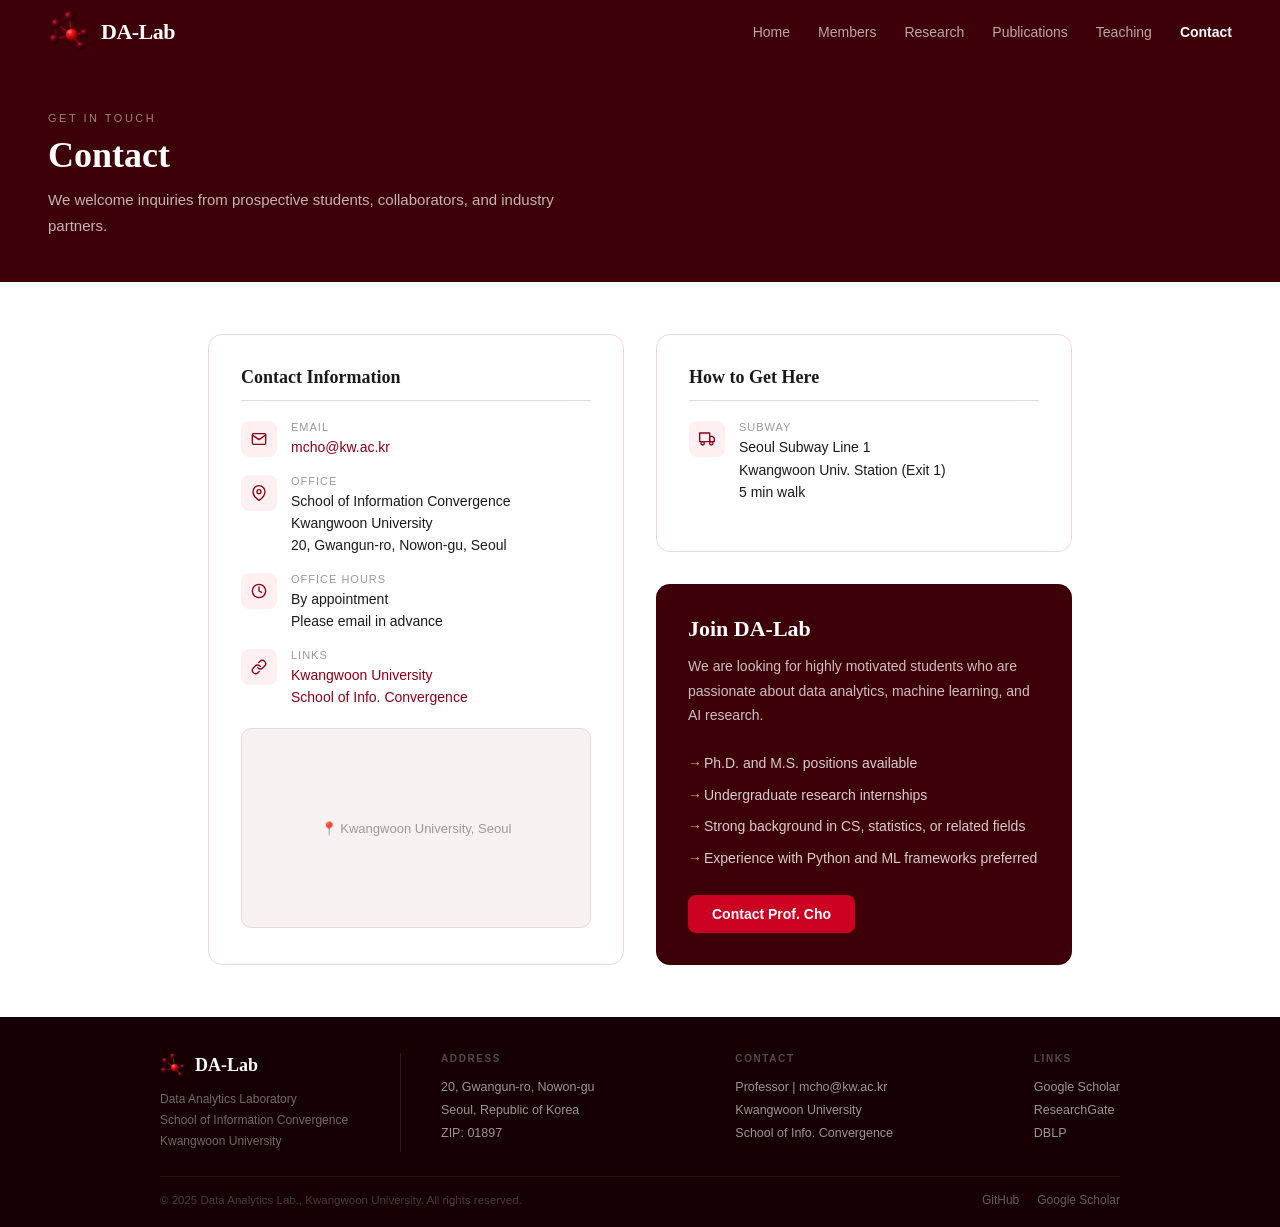
==== contact.html @ c63eb374 "Add files via upload" ====
<!DOCTYPE html>
<html lang="en">
<head>
  <meta charset="UTF-8">
  <meta name="viewport" content="width=device-width, initial-scale=1.0">
  <title>Contact · DA-Lab</title>
  <link rel="stylesheet" href="style.css">
  <style>
    .contact-section { padding: 52px 0; }
    .contact-grid { display: grid; grid-template-columns: 1fr 1fr; gap: 32px; }

    .contact-card { background: #fff; border: 1px solid var(--border); border-radius: 14px; padding: 32px; }
    .contact-card h2 { font-size: 18px; font-weight: 700; color: var(--text-primary); margin-bottom: 20px; font-family: Georgia, serif; padding-bottom: 12px; border-bottom: 1px solid var(--border); }

    .info-row { display: flex; gap: 14px; margin-bottom: 16px; align-items: flex-start; }
    .info-icon { width: 36px; height: 36px; border-radius: 8px; background: var(--red-light); display: flex; align-items: center; justify-content: center; flex-shrink: 0; }
    .info-icon svg { width: 16px; height: 16px; stroke: var(--red-mid); }
    .info-label { font-size: 11px; color: var(--text-muted); text-transform: uppercase; letter-spacing: 1px; margin-bottom: 3px; }
    .info-value { font-size: 14px; color: var(--text-primary); line-height: 1.6; }
    .info-value a { color: var(--red-mid); }

    .map-placeholder { background: var(--bg-light); border-radius: 10px; height: 200px; display: flex; align-items: center; justify-content: center; margin-top: 20px; border: 1px solid var(--border); }
    .map-placeholder p { font-size: 13px; color: var(--text-muted); }

    .recruit-box { background: var(--red-dark); border-radius: 14px; padding: 32px; color: #fff; margin-top: 32px; }
    .recruit-box h2 { font-size: 22px; font-weight: 700; font-family: Georgia, serif; margin-bottom: 12px; }
    .recruit-box p { font-size: 14px; color: rgba(255,255,255,0.75); line-height: 1.75; margin-bottom: 20px; }
    .recruit-box ul { list-style: none; margin-bottom: 20px; }
    .recruit-box ul li { font-size: 14px; color: rgba(255,255,255,0.8); padding: 5px 0; padding-left: 16px; position: relative; line-height: 1.55; }
    .recruit-box ul li::before { content: '→'; position: absolute; left: 0; color: #FF9090; }
    .recruit-btn { display: inline-block; background: #CC0020; color: #fff; padding: 11px 24px; border-radius: 8px; font-size: 14px; font-weight: 600; transition: background 0.2s; }
    .recruit-btn:hover { background: #FF1515; }

    @media (max-width: 768px) { .contact-grid { grid-template-columns: 1fr; } }
  </style>
</head>
<body>
<nav></nav>

<div class="page-header">
  <div class="label">Get in Touch</div>
  <h1>Contact</h1>
  <p>We welcome inquiries from prospective students, collaborators, and industry partners.</p>
</div>

<main>
  <div class="contact-section">
    <div class="container">
      <div class="contact-grid">

        <!-- Contact Info -->
        <div class="contact-card">
          <h2>Contact Information</h2>

          <div class="info-row">
            <div class="info-icon">
              <svg viewBox="0 0 24 24" fill="none" stroke-width="2" stroke-linecap="round" stroke-linejoin="round"><path d="M4 4h16c1.1 0 2 .9 2 2v12c0 1.1-.9 2-2 2H4c-1.1 0-2-.9-2-2V6c0-1.1.9-2 2-2z"/><polyline points="22,6 12,13 2,6"/></svg>
            </div>
            <div>
              <div class="info-label">Email</div>
              <div class="info-value"><a href="mailto:mcho@kw.ac.kr">mcho@kw.ac.kr</a></div>
            </div>
          </div>

          <div class="info-row">
            <div class="info-icon">
              <svg viewBox="0 0 24 24" fill="none" stroke-width="2" stroke-linecap="round" stroke-linejoin="round"><path d="M21 10c0 7-9 13-9 13s-9-6-9-13a9 9 0 0 1 18 0z"/><circle cx="12" cy="10" r="3"/></svg>
            </div>
            <div>
              <div class="info-label">Office</div>
              <div class="info-value">School of Information Convergence<br>Kwangwoon University<br>20, Gwangun-ro, Nowon-gu, Seoul</div>
            </div>
          </div>

          <div class="info-row">
            <div class="info-icon">
              <svg viewBox="0 0 24 24" fill="none" stroke-width="2" stroke-linecap="round" stroke-linejoin="round"><circle cx="12" cy="12" r="10"/><polyline points="12 6 12 12 16 14"/></svg>
            </div>
            <div>
              <div class="info-label">Office Hours</div>
              <div class="info-value">By appointment<br>Please email in advance</div>
            </div>
          </div>

          <div class="info-row">
            <div class="info-icon">
              <svg viewBox="0 0 24 24" fill="none" stroke-width="2" stroke-linecap="round" stroke-linejoin="round"><path d="M10 13a5 5 0 0 0 7.54.54l3-3a5 5 0 0 0-7.07-7.07l-1.72 1.71"/><path d="M14 11a5 5 0 0 0-7.54-.54l-3 3a5 5 0 0 0 7.07 7.07l1.71-1.71"/></svg>
            </div>
            <div>
              <div class="info-label">Links</div>
              <div class="info-value">
                <a href="http://kw.ac.kr" target="_blank">Kwangwoon University</a><br>
                <a href="http://ic.kw.ac.kr" target="_blank">School of Info. Convergence</a>
              </div>
            </div>
          </div>

          <div class="map-placeholder">
            <p>📍 Kwangwoon University, Seoul</p>
          </div>
        </div>

        <!-- Directions -->
        <div>
          <div class="contact-card">
            <h2>How to Get Here</h2>
            <div class="info-row">
              <div class="info-icon">
                <svg viewBox="0 0 24 24" fill="none" stroke-width="2" stroke-linecap="round" stroke-linejoin="round"><rect x="1" y="3" width="15" height="13"/><polygon points="16 8 20 8 23 11 23 16 16 16 16 8"/><circle cx="5.5" cy="18.5" r="2.5"/><circle cx="18.5" cy="18.5" r="2.5"/></svg>
              </div>
              <div>
                <div class="info-label">Subway</div>
                <div class="info-value">Seoul Subway Line 1<br>Kwangwoon Univ. Station (Exit 1)<br>5 min walk</div>
              </div>
            </div>
          </div>

          <!-- Recruiting Box -->
          <div class="recruit-box">
            <h2>Join DA-Lab</h2>
            <p>We are looking for highly motivated students who are passionate about data analytics, machine learning, and AI research.</p>
            <ul>
              <li>Ph.D. and M.S. positions available</li>
              <li>Undergraduate research internships</li>
              <li>Strong background in CS, statistics, or related fields</li>
              <li>Experience with Python and ML frameworks preferred</li>
            </ul>
            <a href="mailto:mcho@kw.ac.kr" class="recruit-btn">Contact Prof. Cho</a>
          </div>
        </div>

      </div>
    </div>
  </div>
</main>

<footer></footer>
<script src="shared.js"></script>
<script>injectNav('Contact'); injectFooter();</script>
</body>
</html>
---- style.css ----
/* ===== DA-Lab Global Styles ===== */
*, *::before, *::after { box-sizing: border-box; margin: 0; padding: 0; }

:root {
  --red-dark:   #3E0008;
  --red-mid:    #8B0018;
  --red-bright: #CC0020;
  --red-light:  #FEF0F0;
  --red-tint:   #F9F3F3;
  --border:     #EBD8D8;
  --text-primary:   #1A1A1A;
  --text-secondary: #555;
  --text-muted:     #999;
  --bg-white: #ffffff;
  --bg-light: #F7F1F1;
}

body {
  font-family: 'Segoe UI', 'Helvetica Neue', Arial, sans-serif;
  color: var(--text-primary);
  background: var(--bg-white);
  min-height: 100vh;
  display: flex;
  flex-direction: column;
}

a { text-decoration: none; color: inherit; }
img { max-width: 100%; }

/* ===== NAV ===== */
nav {
  background: var(--red-dark);
  height: 64px;
  display: flex;
  align-items: center;
  padding: 0 48px;
  justify-content: space-between;
  position: sticky;
  top: 0;
  z-index: 100;
}

.nav-logo {
  display: flex;
  align-items: center;
  gap: 11px;
}

.nav-logo-text {
  font-size: 22px;
  font-weight: 700;
  color: #fff;
  letter-spacing: -0.5px;
  font-family: Georgia, serif;
}

.nav-links {
  display: flex;
  gap: 28px;
}

.nav-links a {
  font-size: 14px;
  color: rgba(255,255,255,0.65);
  transition: color 0.2s;
}

.nav-links a:hover { color: #fff; }
.nav-links a.active { color: #fff; font-weight: 600; }

/* ===== PAGE HEADER ===== */
.page-header {
  background: var(--red-dark);
  padding: 48px 48px 44px;
  color: #fff;
}

.page-header .label {
  font-size: 11px;
  letter-spacing: 2.5px;
  text-transform: uppercase;
  color: rgba(255,255,255,0.5);
  margin-bottom: 10px;
}

.page-header h1 {
  font-size: 36px;
  font-weight: 700;
  font-family: Georgia, serif;
  line-height: 1.2;
}

.page-header p {
  font-size: 15px;
  color: rgba(255,255,255,0.7);
  margin-top: 10px;
  max-width: 560px;
  line-height: 1.7;
}

/* ===== MAIN CONTENT ===== */
main { flex: 1; }

.container {
  max-width: 960px;
  margin: 0 auto;
  padding: 0 48px;
}

/* ===== SECTION DIVIDER ===== */
.section-label {
  font-size: 11px;
  letter-spacing: 2.5px;
  text-transform: uppercase;
  color: var(--text-muted);
  padding-bottom: 12px;
  border-bottom: 1px solid var(--border);
  margin-bottom: 28px;
}

/* ===== FOOTER ===== */
footer {
  background: #160003;
  padding: 36px 48px 20px;
  margin-top: auto;
}

.footer-inner {
  max-width: 960px;
  margin: 0 auto;
  display: flex;
  gap: 0;
  margin-bottom: 24px;
}

.footer-brand { flex: 0 0 200px; }

.footer-logo-row {
  display: flex;
  align-items: center;
  gap: 9px;
  margin-bottom: 10px;
}

.footer-logo-text {
  font-size: 18px;
  font-weight: 700;
  color: #fff;
  font-family: Georgia, serif;
}

.footer-tagline {
  font-size: 12px;
  color: rgba(255,255,255,0.4);
  line-height: 1.75;
}

.footer-divider {
  width: 1px;
  background: rgba(255,255,255,0.1);
  margin: 0 40px;
  align-self: stretch;
  flex-shrink: 0;
}

.footer-cols {
  flex: 1;
  display: flex;
  justify-content: space-between;
}

.footer-col h4 {
  font-size: 10px;
  letter-spacing: 1.6px;
  text-transform: uppercase;
  color: rgba(255,255,255,0.28);
  margin-bottom: 12px;
}

.footer-col p,
.footer-col a {
  font-size: 12.5px;
  color: rgba(255,255,255,0.58);
  line-height: 1.85;
  display: block;
}

.footer-col a:hover { color: #fff; }

.footer-bottom {
  max-width: 960px;
  margin: 0 auto;
  border-top: 1px solid rgba(255,255,255,0.07);
  padding-top: 16px;
  display: flex;
  justify-content: space-between;
  align-items: center;
}

.footer-copy { font-size: 11.5px; color: rgba(255,255,255,0.22); }

.footer-socials { display: flex; gap: 18px; }
.footer-socials a { font-size: 12px; color: rgba(255,255,255,0.35); }
.footer-socials a:hover { color: #fff; }

/* ===== TAG BADGE ===== */
.tag {
  display: inline-block;
  background: var(--red-light);
  color: var(--red-mid);
  font-size: 11px;
  font-weight: 600;
  padding: 3px 9px;
  border-radius: 4px;
}

.tag.green { background: #F0FAF0; color: #2A7A2A; }
.tag.blue  { background: #EEF4FF; color: #1A4FA0; }

/* ===== CARDS ===== */
.card {
  background: #fff;
  border: 1px solid var(--border);
  border-radius: 12px;
  padding: 24px;
}

.card:hover { border-color: #D4A0A0; box-shadow: 0 4px 16px rgba(62,0,8,0.07); }

/* ===== RESPONSIVE ===== */
@media (max-width: 768px) {
  nav { padding: 0 20px; }
  .nav-links { gap: 14px; }
  .nav-links a { font-size: 13px; }
  .container { padding: 0 20px; }
  .page-header { padding: 36px 20px; }
  footer { padding: 28px 20px 16px; }
  .footer-inner { flex-direction: column; gap: 24px; }
  .footer-divider { display: none; }
  .footer-cols { flex-wrap: wrap; gap: 20px; }
}
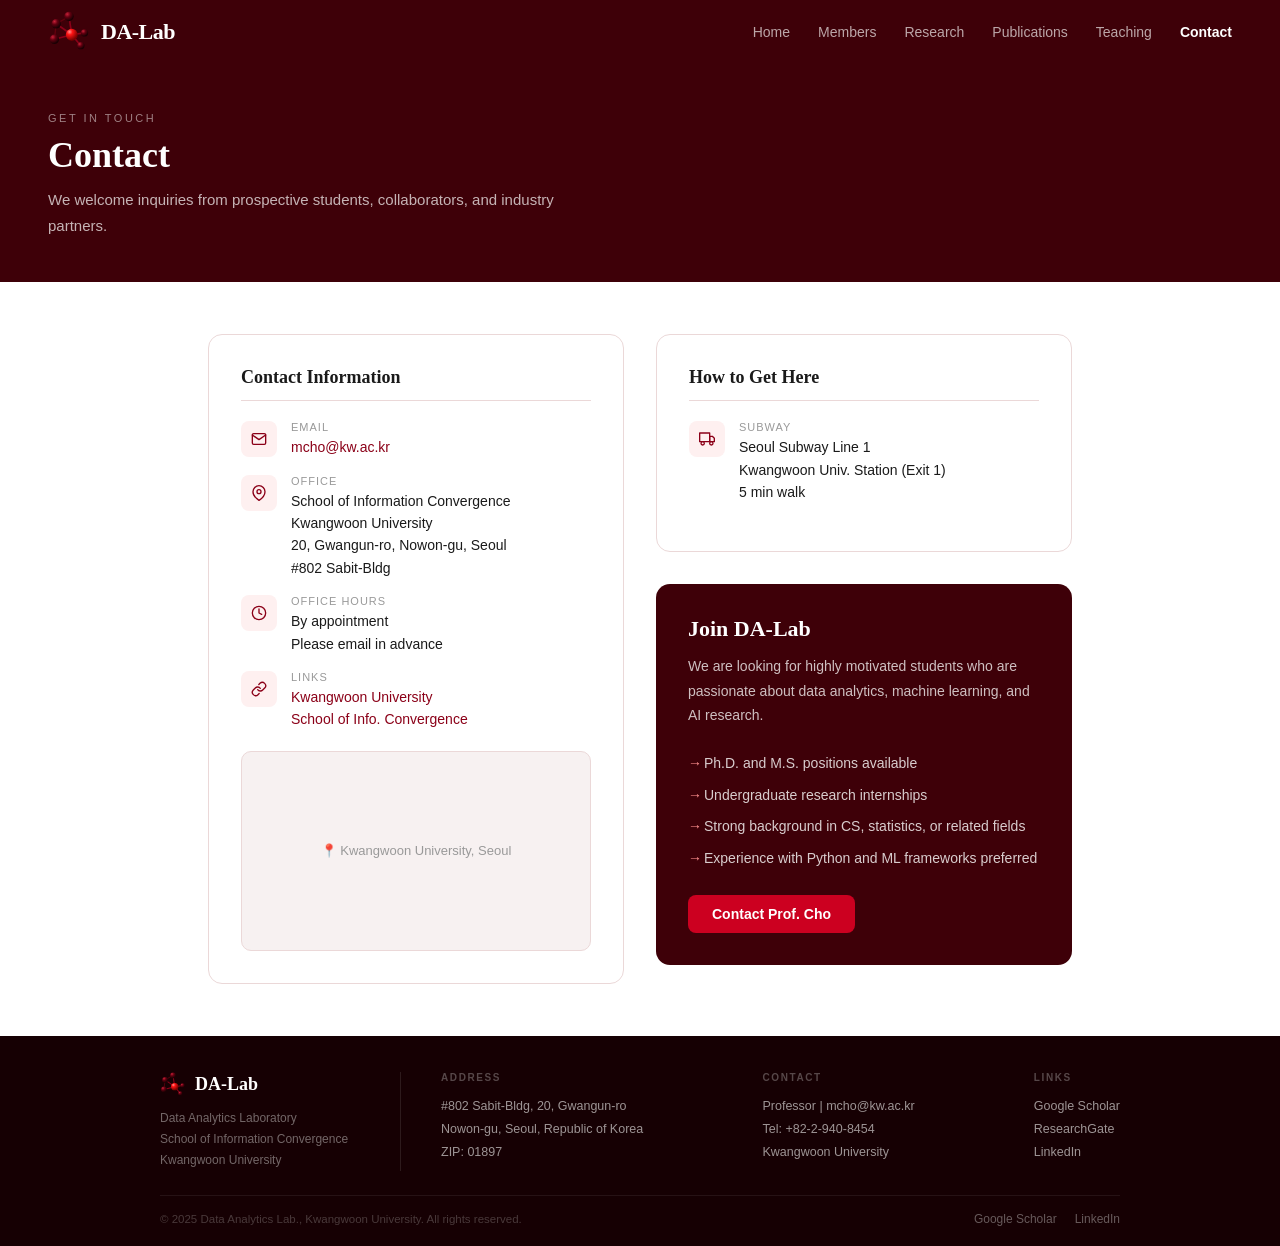
==== commit a29bc395: "Update contact.html" ====
--- a/contact.html
+++ b/contact.html
@@ -68,7 +68,7 @@
             </div>
             <div>
               <div class="info-label">Office</div>
-              <div class="info-value">School of Information Convergence<br>Kwangwoon University<br>20, Gwangun-ro, Nowon-gu, Seoul</div>
+              <div class="info-value">School of Information Convergence<br>Kwangwoon University<br>20, Gwangun-ro, Nowon-gu, Seoul<br>#802 Sabit-Bldg</div>
             </div>
           </div>
 
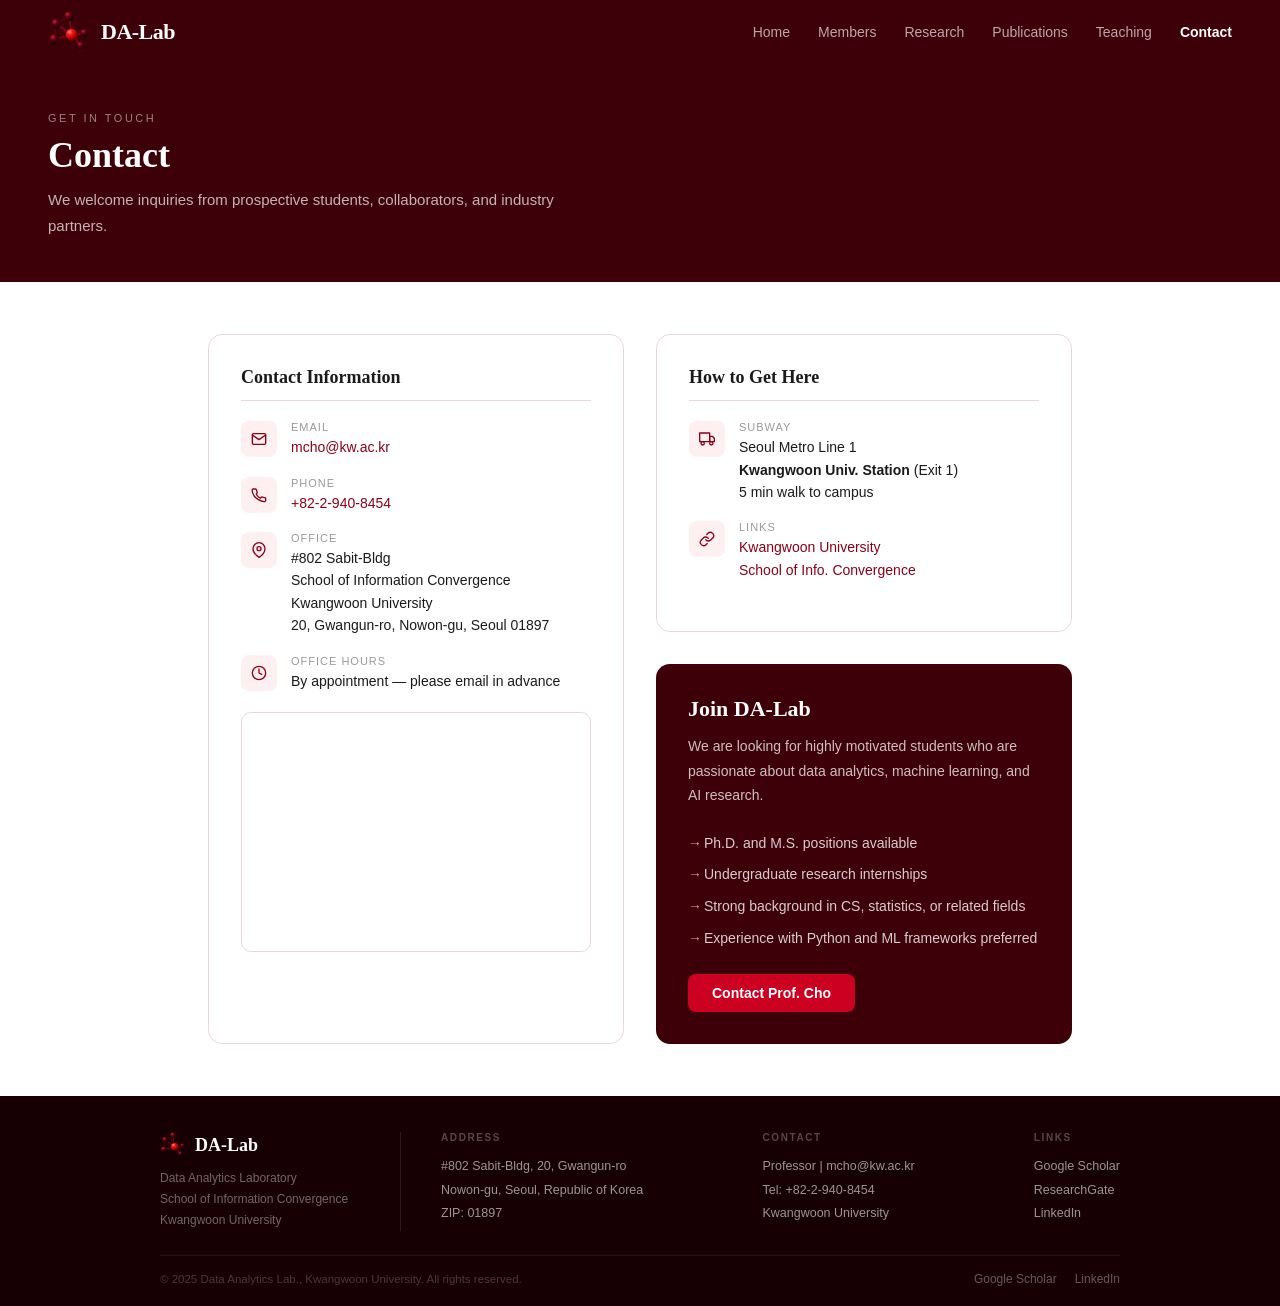
==== commit 6dc6c636: "Update contact.html" ====
--- a/contact.html
+++ b/contact.html
@@ -1,3 +1,4 @@
+
 <!DOCTYPE html>
 <html lang="en">
 <head>
@@ -10,25 +11,51 @@
     .contact-grid { display: grid; grid-template-columns: 1fr 1fr; gap: 32px; }
 
     .contact-card { background: #fff; border: 1px solid var(--border); border-radius: 14px; padding: 32px; }
-    .contact-card h2 { font-size: 18px; font-weight: 700; color: var(--text-primary); margin-bottom: 20px; font-family: Georgia, serif; padding-bottom: 12px; border-bottom: 1px solid var(--border); }
-
-    .info-row { display: flex; gap: 14px; margin-bottom: 16px; align-items: flex-start; }
-    .info-icon { width: 36px; height: 36px; border-radius: 8px; background: var(--red-light); display: flex; align-items: center; justify-content: center; flex-shrink: 0; }
+    .contact-card h2 {
+      font-size: 18px; font-weight: 700; color: var(--text-primary);
+      margin-bottom: 20px; font-family: Georgia, serif;
+      padding-bottom: 12px; border-bottom: 1px solid var(--border);
+    }
+
+    .info-row { display: flex; gap: 14px; margin-bottom: 18px; align-items: flex-start; }
+    .info-icon {
+      width: 36px; height: 36px; border-radius: 8px;
+      background: var(--red-light); display: flex; align-items: center; justify-content: center; flex-shrink: 0;
+    }
     .info-icon svg { width: 16px; height: 16px; stroke: var(--red-mid); }
     .info-label { font-size: 11px; color: var(--text-muted); text-transform: uppercase; letter-spacing: 1px; margin-bottom: 3px; }
     .info-value { font-size: 14px; color: var(--text-primary); line-height: 1.6; }
     .info-value a { color: var(--red-mid); }
 
-    .map-placeholder { background: var(--bg-light); border-radius: 10px; height: 200px; display: flex; align-items: center; justify-content: center; margin-top: 20px; border: 1px solid var(--border); }
-    .map-placeholder p { font-size: 13px; color: var(--text-muted); }
-
-    .recruit-box { background: var(--red-dark); border-radius: 14px; padding: 32px; color: #fff; margin-top: 32px; }
+    /* Google Maps embed */
+    .map-embed {
+      margin-top: 20px;
+      border-radius: 10px;
+      overflow: hidden;
+      border: 1px solid var(--border);
+      height: 240px;
+    }
+    .map-embed iframe {
+      width: 100%; height: 100%; border: none; display: block;
+    }
+
+    .recruit-box {
+      background: var(--red-dark); border-radius: 14px;
+      padding: 32px; color: #fff; margin-top: 32px;
+    }
     .recruit-box h2 { font-size: 22px; font-weight: 700; font-family: Georgia, serif; margin-bottom: 12px; }
     .recruit-box p { font-size: 14px; color: rgba(255,255,255,0.75); line-height: 1.75; margin-bottom: 20px; }
     .recruit-box ul { list-style: none; margin-bottom: 20px; }
-    .recruit-box ul li { font-size: 14px; color: rgba(255,255,255,0.8); padding: 5px 0; padding-left: 16px; position: relative; line-height: 1.55; }
+    .recruit-box ul li {
+      font-size: 14px; color: rgba(255,255,255,0.8);
+      padding: 5px 0 5px 16px; position: relative; line-height: 1.55;
+    }
     .recruit-box ul li::before { content: '→'; position: absolute; left: 0; color: #FF9090; }
-    .recruit-btn { display: inline-block; background: #CC0020; color: #fff; padding: 11px 24px; border-radius: 8px; font-size: 14px; font-weight: 600; transition: background 0.2s; }
+    .recruit-btn {
+      display: inline-block; background: #CC0020; color: #fff;
+      padding: 11px 24px; border-radius: 8px; font-size: 14px;
+      font-weight: 600; transition: background 0.2s;
+    }
     .recruit-btn:hover { background: #FF1515; }
 
     @media (max-width: 768px) { .contact-grid { grid-template-columns: 1fr; } }
@@ -54,7 +81,10 @@
 
           <div class="info-row">
             <div class="info-icon">
-              <svg viewBox="0 0 24 24" fill="none" stroke-width="2" stroke-linecap="round" stroke-linejoin="round"><path d="M4 4h16c1.1 0 2 .9 2 2v12c0 1.1-.9 2-2 2H4c-1.1 0-2-.9-2-2V6c0-1.1.9-2 2-2z"/><polyline points="22,6 12,13 2,6"/></svg>
+              <svg viewBox="0 0 24 24" fill="none" stroke-width="2" stroke-linecap="round" stroke-linejoin="round">
+                <path d="M4 4h16c1.1 0 2 .9 2 2v12c0 1.1-.9 2-2 2H4c-1.1 0-2-.9-2-2V6c0-1.1.9-2 2-2z"/>
+                <polyline points="22,6 12,13 2,6"/>
+              </svg>
             </div>
             <div>
               <div class="info-label">Email</div>
@@ -64,53 +94,91 @@
 
           <div class="info-row">
             <div class="info-icon">
-              <svg viewBox="0 0 24 24" fill="none" stroke-width="2" stroke-linecap="round" stroke-linejoin="round"><path d="M21 10c0 7-9 13-9 13s-9-6-9-13a9 9 0 0 1 18 0z"/><circle cx="12" cy="10" r="3"/></svg>
+              <svg viewBox="0 0 24 24" fill="none" stroke-width="2" stroke-linecap="round" stroke-linejoin="round">
+                <path d="M22 16.92v3a2 2 0 0 1-2.18 2 19.79 19.79 0 0 1-8.63-3.07A19.5 19.5 0 0 1 4.69 13.5 19.79 19.79 0 0 1 1.61 4.93C1.61 3.9 2.39 3 3.41 3h3a2 2 0 0 1 2 1.72c.127.96.361 1.903.7 2.81a2 2 0 0 1-.45 2.11L7.91 10.9a16 16 0 0 0 6 6l1.27-1.27a2 2 0 0 1 2.11-.45c.907.339 1.85.573 2.81.7A2 2 0 0 1 22 17v-.08z"/>
+              </svg>
+            </div>
+            <div>
+              <div class="info-label">Phone</div>
+              <div class="info-value"><a href="tel:+8229408454">+82-2-940-8454</a></div>
+            </div>
+          </div>
+
+          <div class="info-row">
+            <div class="info-icon">
+              <svg viewBox="0 0 24 24" fill="none" stroke-width="2" stroke-linecap="round" stroke-linejoin="round">
+                <path d="M21 10c0 7-9 13-9 13s-9-6-9-13a9 9 0 0 1 18 0z"/>
+                <circle cx="12" cy="10" r="3"/>
+              </svg>
             </div>
             <div>
               <div class="info-label">Office</div>
-              <div class="info-value">School of Information Convergence<br>Kwangwoon University<br>20, Gwangun-ro, Nowon-gu, Seoul<br>#802 Sabit-Bldg</div>
-            </div>
-          </div>
-
-          <div class="info-row">
-            <div class="info-icon">
-              <svg viewBox="0 0 24 24" fill="none" stroke-width="2" stroke-linecap="round" stroke-linejoin="round"><circle cx="12" cy="12" r="10"/><polyline points="12 6 12 12 16 14"/></svg>
+              <div class="info-value">
+                #802 Sabit-Bldg<br>
+                School of Information Convergence<br>
+                Kwangwoon University<br>
+                20, Gwangun-ro, Nowon-gu, Seoul 01897
+              </div>
+            </div>
+          </div>
+
+          <div class="info-row">
+            <div class="info-icon">
+              <svg viewBox="0 0 24 24" fill="none" stroke-width="2" stroke-linecap="round" stroke-linejoin="round">
+                <circle cx="12" cy="12" r="10"/>
+                <polyline points="12 6 12 12 16 14"/>
+              </svg>
             </div>
             <div>
               <div class="info-label">Office Hours</div>
-              <div class="info-value">By appointment<br>Please email in advance</div>
-            </div>
-          </div>
-
-          <div class="info-row">
-            <div class="info-icon">
-              <svg viewBox="0 0 24 24" fill="none" stroke-width="2" stroke-linecap="round" stroke-linejoin="round"><path d="M10 13a5 5 0 0 0 7.54.54l3-3a5 5 0 0 0-7.07-7.07l-1.72 1.71"/><path d="M14 11a5 5 0 0 0-7.54-.54l-3 3a5 5 0 0 0 7.07 7.07l1.71-1.71"/></svg>
-            </div>
-            <div>
-              <div class="info-label">Links</div>
-              <div class="info-value">
-                <a href="http://kw.ac.kr" target="_blank">Kwangwoon University</a><br>
-                <a href="http://ic.kw.ac.kr" target="_blank">School of Info. Convergence</a>
-              </div>
-            </div>
-          </div>
-
-          <div class="map-placeholder">
-            <p>📍 Kwangwoon University, Seoul</p>
+              <div class="info-value">By appointment — please email in advance</div>
+            </div>
+          </div>
+
+          <!-- Google Maps Embed -->
+          <div class="map-embed">
+            <iframe
+              src="https://maps.google.com/maps?q=37.6197029,127.0596708&t=&z=16&ie=UTF8&iwloc=&output=embed"
+              allowfullscreen
+              loading="lazy"
+              referrerpolicy="no-referrer-when-downgrade">
+            </iframe>
           </div>
         </div>
 
-        <!-- Directions -->
+        <!-- Right column -->
         <div>
           <div class="contact-card">
             <h2>How to Get Here</h2>
             <div class="info-row">
               <div class="info-icon">
-                <svg viewBox="0 0 24 24" fill="none" stroke-width="2" stroke-linecap="round" stroke-linejoin="round"><rect x="1" y="3" width="15" height="13"/><polygon points="16 8 20 8 23 11 23 16 16 16 16 8"/><circle cx="5.5" cy="18.5" r="2.5"/><circle cx="18.5" cy="18.5" r="2.5"/></svg>
+                <svg viewBox="0 0 24 24" fill="none" stroke-width="2" stroke-linecap="round" stroke-linejoin="round">
+                  <rect x="1" y="3" width="15" height="13"/><polygon points="16 8 20 8 23 11 23 16 16 16 16 8"/>
+                  <circle cx="5.5" cy="18.5" r="2.5"/><circle cx="18.5" cy="18.5" r="2.5"/>
+                </svg>
               </div>
               <div>
                 <div class="info-label">Subway</div>
-                <div class="info-value">Seoul Subway Line 1<br>Kwangwoon Univ. Station (Exit 1)<br>5 min walk</div>
+                <div class="info-value">
+                  Seoul Metro Line 1<br>
+                  <strong>Kwangwoon Univ. Station</strong> (Exit 1)<br>
+                  5 min walk to campus
+                </div>
+              </div>
+            </div>
+            <div class="info-row" style="margin-top:8px;">
+              <div class="info-icon">
+                <svg viewBox="0 0 24 24" fill="none" stroke-width="2" stroke-linecap="round" stroke-linejoin="round">
+                  <path d="M10 13a5 5 0 0 0 7.54.54l3-3a5 5 0 0 0-7.07-7.07l-1.72 1.71"/>
+                  <path d="M14 11a5 5 0 0 0-7.54-.54l-3 3a5 5 0 0 0 7.07 7.07l1.71-1.71"/>
+                </svg>
+              </div>
+              <div>
+                <div class="info-label">Links</div>
+                <div class="info-value">
+                  <a href="http://kw.ac.kr" target="_blank">Kwangwoon University</a><br>
+                  <a href="http://ic.kw.ac.kr" target="_blank">School of Info. Convergence</a>
+                </div>
               </div>
             </div>
           </div>
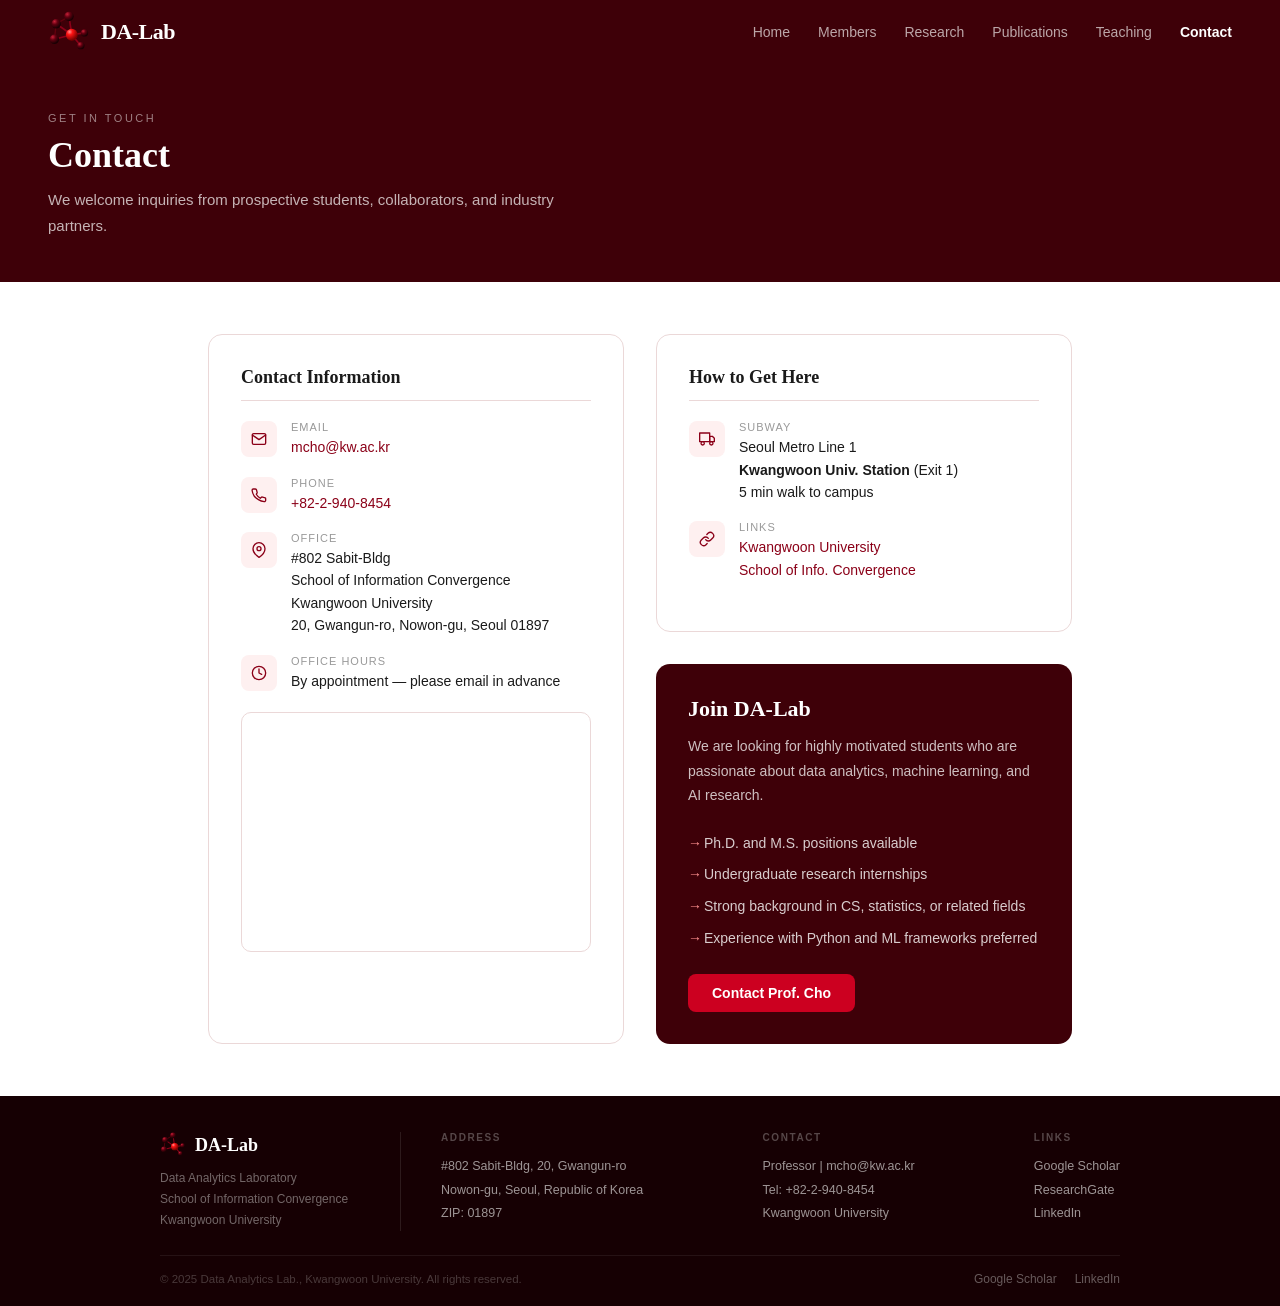
==== commit fc18c84f: "Update contact.html" ====
--- a/contact.html
+++ b/contact.html
@@ -176,7 +176,7 @@
               <div>
                 <div class="info-label">Links</div>
                 <div class="info-value">
-                  <a href="http://kw.ac.kr" target="_blank">Kwangwoon University</a><br>
+                  <a href="https://www.kw.ac.kr/ko/" target="_blank">Kwangwoon University</a><br>
                   <a href="http://ic.kw.ac.kr" target="_blank">School of Info. Convergence</a>
                 </div>
               </div>
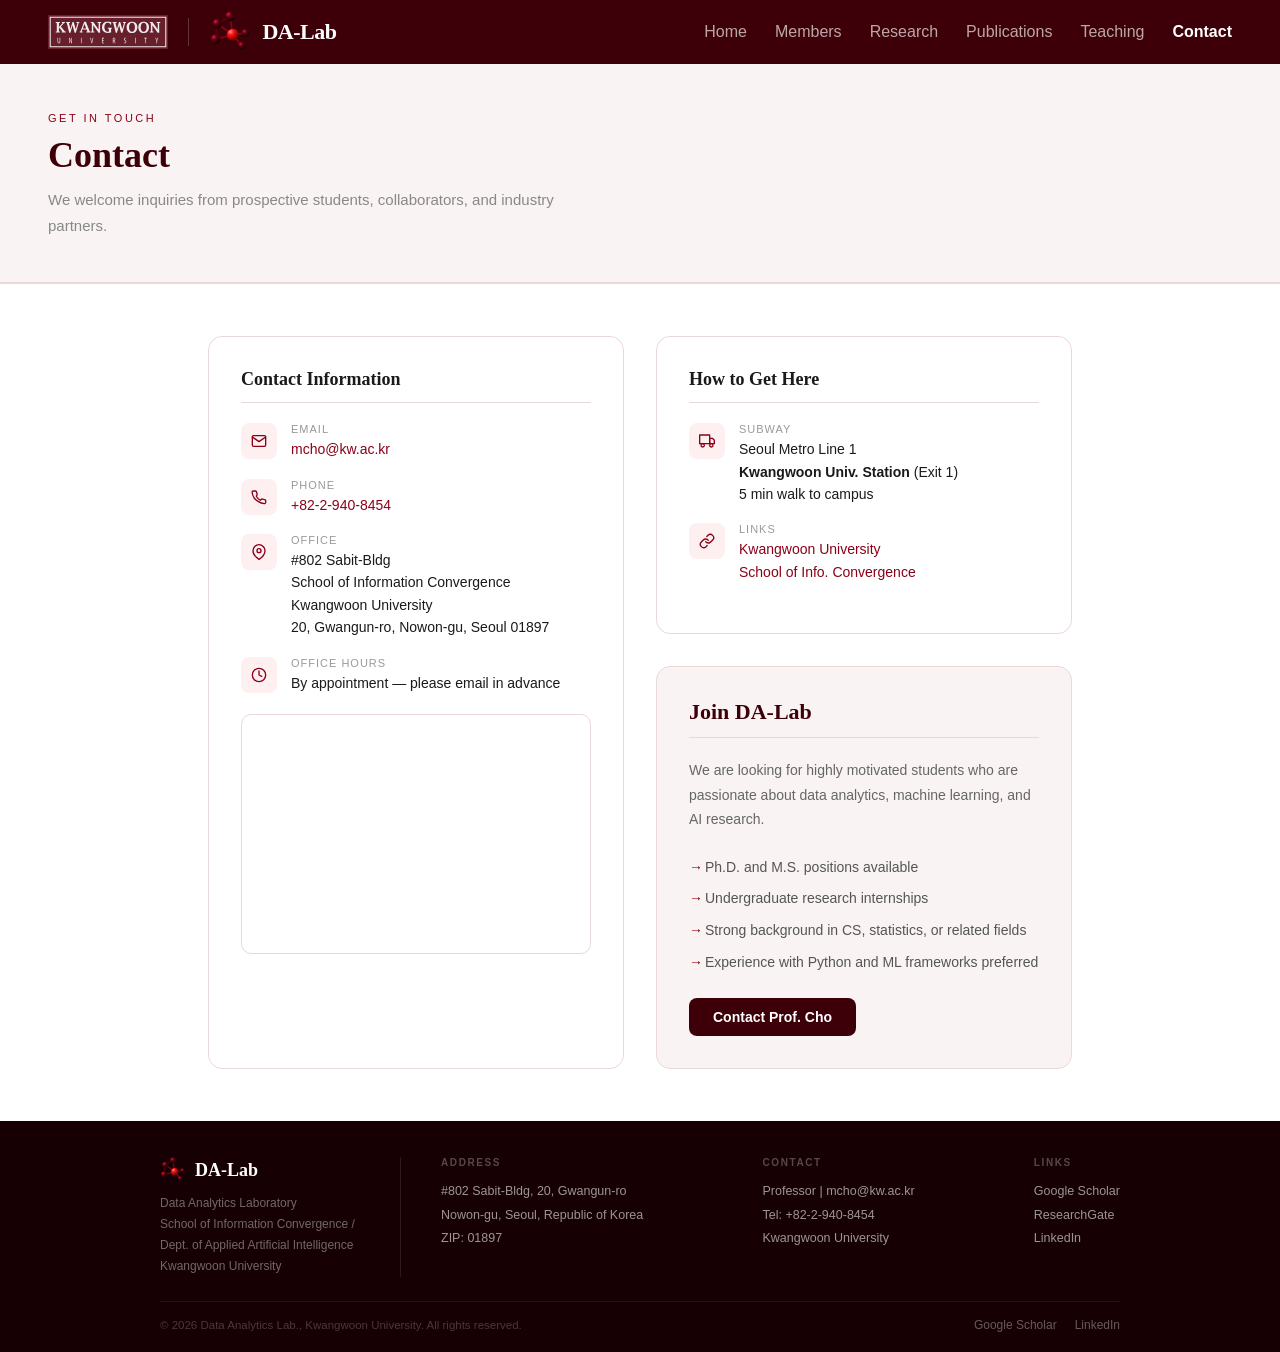
==== commit 7853b673: "Add files via upload" ====
--- a/contact.html
+++ b/contact.html
@@ -1,4 +1,3 @@
-
 <!DOCTYPE html>
 <html lang="en">
 <head>
@@ -40,23 +39,23 @@
     }
 
     .recruit-box {
-      background: var(--red-dark); border-radius: 14px;
-      padding: 32px; color: #fff; margin-top: 32px;
-    }
-    .recruit-box h2 { font-size: 22px; font-weight: 700; font-family: Georgia, serif; margin-bottom: 12px; }
-    .recruit-box p { font-size: 14px; color: rgba(255,255,255,0.75); line-height: 1.75; margin-bottom: 20px; }
+      background: #F9F3F3; border: 1px solid #EBD8D8;
+      border-radius: 14px; padding: 32px; margin-top: 32px;
+    }
+    .recruit-box h2 { font-size: 22px; font-weight: 700; font-family: Georgia, serif; margin-bottom: 20px; color: #3E0008; padding-bottom: 12px; border-bottom: 1px solid #EBD8D8; }
+    .recruit-box p { font-size: 14px; color: #666; line-height: 1.75; margin-bottom: 20px; }
     .recruit-box ul { list-style: none; margin-bottom: 20px; }
     .recruit-box ul li {
-      font-size: 14px; color: rgba(255,255,255,0.8);
+      font-size: 14px; color: #555;
       padding: 5px 0 5px 16px; position: relative; line-height: 1.55;
     }
-    .recruit-box ul li::before { content: '→'; position: absolute; left: 0; color: #FF9090; }
+    .recruit-box ul li::before { content: '→'; position: absolute; left: 0; color: #8B0018; }
     .recruit-btn {
-      display: inline-block; background: #CC0020; color: #fff;
+      display: inline-block; background: #3E0008; color: #fff;
       padding: 11px 24px; border-radius: 8px; font-size: 14px;
       font-weight: 600; transition: background 0.2s;
     }
-    .recruit-btn:hover { background: #FF1515; }
+    .recruit-btn:hover { background: #6B0010; }
 
     @media (max-width: 768px) { .contact-grid { grid-template-columns: 1fr; } }
   </style>
@@ -176,7 +175,7 @@
               <div>
                 <div class="info-label">Links</div>
                 <div class="info-value">
-                  <a href="https://www.kw.ac.kr/ko/" target="_blank">Kwangwoon University</a><br>
+                  <a href="http://kw.ac.kr" target="_blank">Kwangwoon University</a><br>
                   <a href="http://ic.kw.ac.kr" target="_blank">School of Info. Convergence</a>
                 </div>
               </div>
--- a/style.css
+++ b/style.css
@@ -60,7 +60,7 @@
 }
 
 .nav-links a {
-  font-size: 14px;
+  font-size: 16px;
   color: rgba(255,255,255,0.65);
   transition: color 0.2s;
 }
@@ -70,16 +70,16 @@
 
 /* ===== PAGE HEADER ===== */
 .page-header {
-  background: var(--red-dark);
+  background: #F9F3F3;
+  border-bottom: 2px solid #EBD8D8;
   padding: 48px 48px 44px;
-  color: #fff;
 }
 
 .page-header .label {
   font-size: 11px;
   letter-spacing: 2.5px;
   text-transform: uppercase;
-  color: rgba(255,255,255,0.5);
+  color: #8B0018;
   margin-bottom: 10px;
 }
 
@@ -88,11 +88,12 @@
   font-weight: 700;
   font-family: Georgia, serif;
   line-height: 1.2;
+  color: #3E0008;
 }
 
 .page-header p {
   font-size: 15px;
-  color: rgba(255,255,255,0.7);
+  color: #888;
   margin-top: 10px;
   max-width: 560px;
   line-height: 1.7;
@@ -109,12 +110,13 @@
 
 /* ===== SECTION DIVIDER ===== */
 .section-label {
-  font-size: 11px;
-  letter-spacing: 2.5px;
+  font-size: 14px;
+  font-weight: 700;
+  letter-spacing: 1.5px;
   text-transform: uppercase;
-  color: var(--text-muted);
+  color: var(--red-mid);
   padding-bottom: 12px;
-  border-bottom: 1px solid var(--border);
+  border-bottom: 2px solid var(--border);
   margin-bottom: 28px;
 }
 
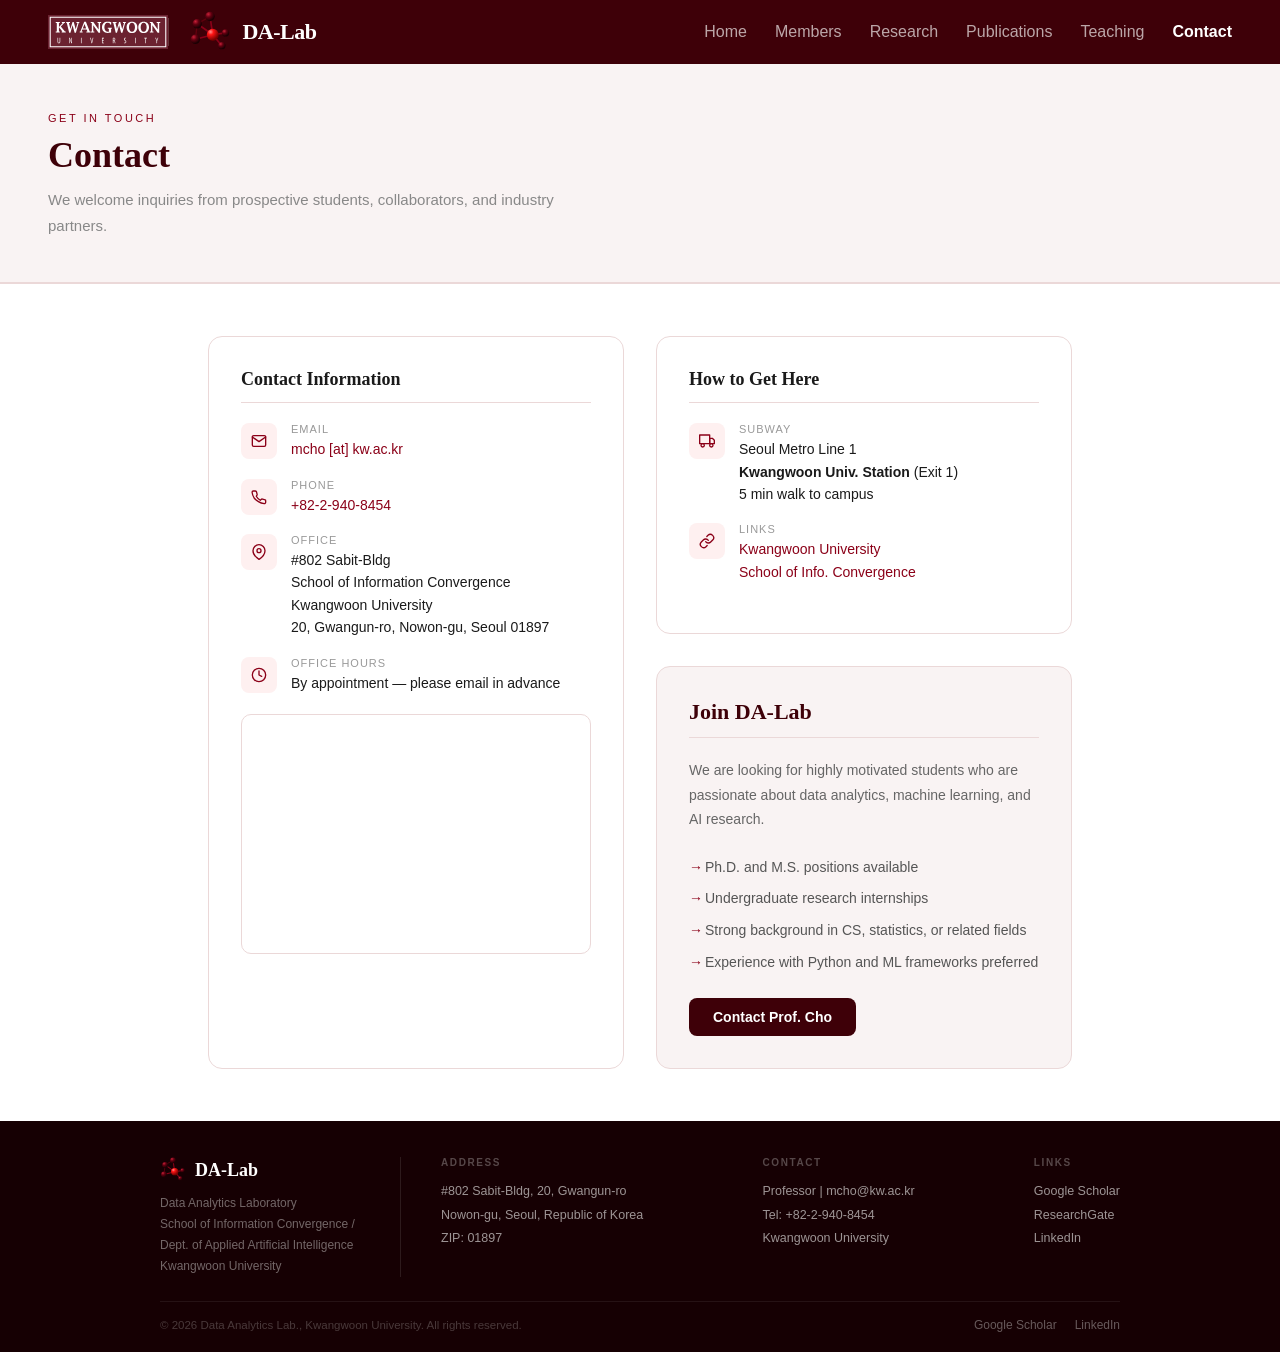
==== commit 21bff151: "Update contact.html" ====
--- a/contact.html
+++ b/contact.html
@@ -5,6 +5,7 @@
   <meta name="viewport" content="width=device-width, initial-scale=1.0">
   <title>Contact · DA-Lab</title>
   <link rel="stylesheet" href="style.css">
+  <link rel="icon" type="image/svg+xml" href="images1/favicon.svg">
   <style>
     .contact-section { padding: 52px 0; }
     .contact-grid { display: grid; grid-template-columns: 1fr 1fr; gap: 32px; }
@@ -87,7 +88,7 @@
             </div>
             <div>
               <div class="info-label">Email</div>
-              <div class="info-value"><a href="mailto:mcho@kw.ac.kr">mcho@kw.ac.kr</a></div>
+              <div class="info-value"><a href="mailto:mcho@kw.ac.kr">mcho [at] kw.ac.kr</a></div>
             </div>
           </div>
 
--- a/style.css
+++ b/style.css
@@ -229,15 +229,104 @@
 
 .card:hover { border-color: #D4A0A0; box-shadow: 0 4px 16px rgba(62,0,8,0.07); }
 
+/* ===== HAMBURGER & MOBILE MENU ===== */
+.nav-hamburger {
+  display: none;
+  flex-direction: column;
+  gap: 5px;
+  background: none;
+  border: none;
+  cursor: pointer;
+  padding: 8px;
+}
+.nav-hamburger span {
+  display: block;
+  width: 22px;
+  height: 2px;
+  background: rgba(255,255,255,0.85);
+  border-radius: 2px;
+  transition: all 0.25s;
+}
+.nav-hamburger.open span:nth-child(1) { transform: translateY(7px) rotate(45deg); }
+.nav-hamburger.open span:nth-child(2) { opacity: 0; }
+.nav-hamburger.open span:nth-child(3) { transform: translateY(-7px) rotate(-45deg); }
+
+.mobile-menu-overlay {
+  display: none;
+  position: fixed;
+  inset: 0;
+  background: rgba(0,0,0,0.45);
+  z-index: 200;
+}
+.mobile-menu-overlay.open { display: block; }
+.mobile-menu-panel {
+  position: absolute;
+  top: 0; right: 0;
+  width: 220px;
+  height: 100%;
+  background: var(--red-dark);
+  padding: 80px 0 32px;
+  display: flex;
+  flex-direction: column;
+}
+.mobile-nav-link {
+  padding: 14px 28px;
+  color: rgba(255,255,255,0.75);
+  font-size: 15px;
+  font-weight: 500;
+  border-bottom: 1px solid rgba(255,255,255,0.07);
+  transition: background 0.15s;
+}
+.mobile-nav-link:hover, .mobile-nav-link.active {
+  color: #fff;
+  background: rgba(255,255,255,0.08);
+}
+
 /* ===== RESPONSIVE ===== */
+body { overflow-x: hidden; }
+
 @media (max-width: 768px) {
-  nav { padding: 0 20px; }
-  .nav-links { gap: 14px; }
-  .nav-links a { font-size: 13px; }
-  .container { padding: 0 20px; }
-  .page-header { padding: 36px 20px; }
-  footer { padding: 28px 20px 16px; }
+  nav { padding: 0 16px; }
+  .nav-links { display: none; }
+  .nav-hamburger { display: flex; }
+  .nav-logo-text { font-size: 18px; }
+  .container { padding: 0 16px; }
+  .page-header { padding: 32px 16px 28px; }
+  .page-header h1 { font-size: 26px; }
+  footer { padding: 28px 16px 16px; }
   .footer-inner { flex-direction: column; gap: 24px; }
   .footer-divider { display: none; }
   .footer-cols { flex-wrap: wrap; gap: 20px; }
-}
+
+  /* index */
+  .cards-grid { grid-template-columns: 1fr !important; }
+  .news-item { flex-direction: column; gap: 8px; }
+
+  /* members - prof card */
+  .prof-card .prof-inner,
+  [style*="grid-template-columns: 130px"] {
+    display: block !important;
+  }
+  .prof-photo { width: 100px !important; height: 100px !important; margin-bottom: 14px; }
+
+  /* members - student grid */
+  .students-grid { grid-template-columns: 1fr 1fr !important; }
+
+  /* publications */
+  .filter-bar { gap: 6px; }
+  .filter-btn { font-size: 12px; padding: 5px 12px; }
+
+  /* research */
+  .topic-grid { grid-template-columns: 1fr 1fr !important; }
+  .area-card { padding: 20px 16px; }
+
+  /* contact */
+  .contact-grid { grid-template-columns: 1fr !important; }
+}
+
+@media (max-width: 480px) {
+  .page-header h1 { font-size: 22px; }
+  .students-grid { grid-template-columns: 1fr !important; }
+  .topic-grid { grid-template-columns: 1fr !important; }
+  .pub-body .title { font-size: 13.5px; }
+}
